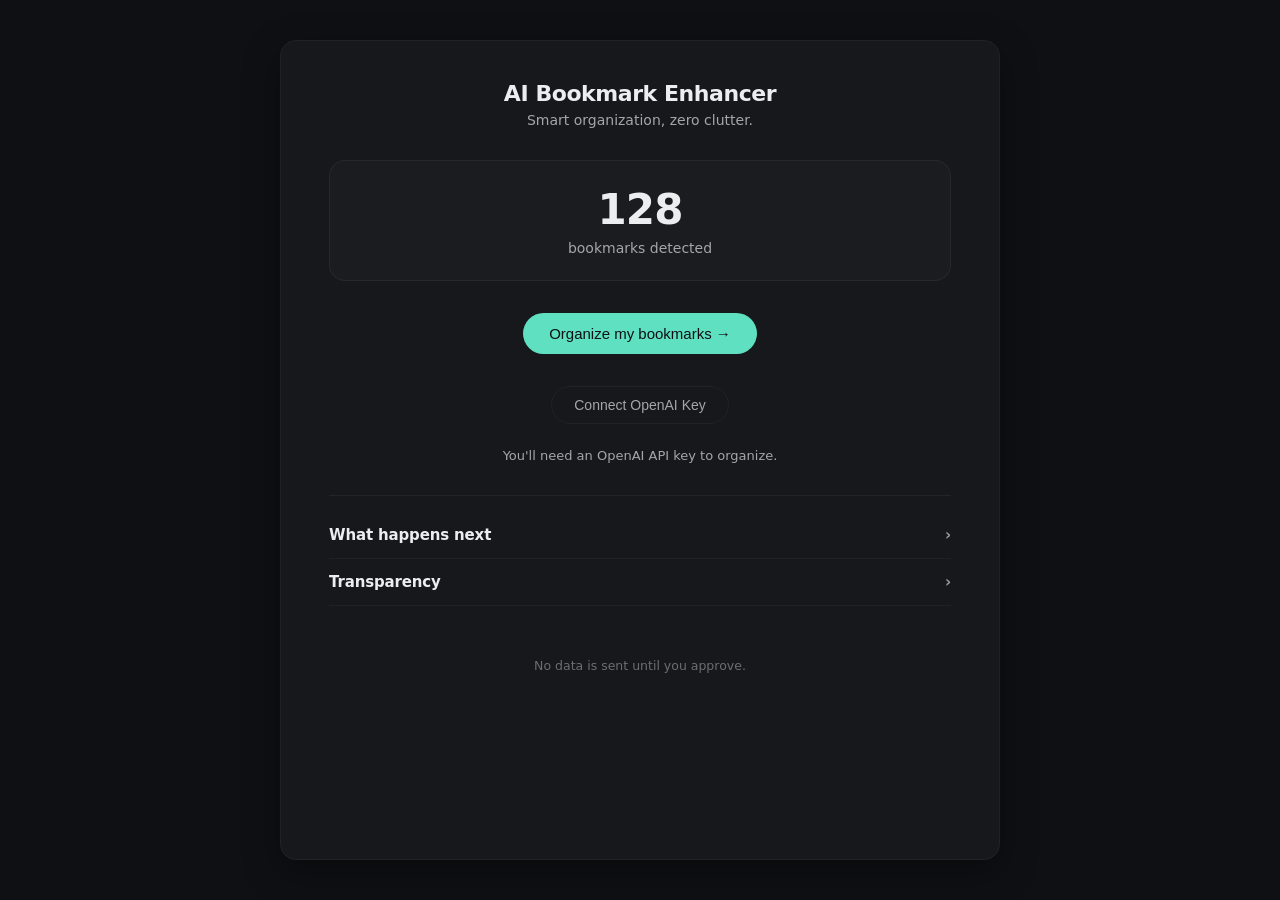
==== ui/page1.html @ 0d505daa "feat: v2 rebuild (Manifest V3 full-screen version)" ====
<!doctype html>
<html lang="en">

<head>
    <meta charset="UTF-8" />
    <meta name="viewport" content="width=device-width, initial-scale=1" />
    <title>AI Bookmark Enhancer — Start</title>
    <style>
        :root {
            --bg: #0E1013;
            --surface: #16181C;
            --border: #1F2226;
            --accent: #5FE0C1;
            --accent-dim: #3BB39A;
            --text-primary: #ECEDEE;
            --text-secondary: #A4A6A8;
            --radius: 16px;
            --font: -apple-system, BlinkMacSystemFont, "SF Pro Text", "Geist", system-ui, sans-serif;
        }

        * {
            box-sizing: border-box;
        }

        body {
            background: var(--bg);
            color: var(--text-primary);
            font-family: var(--font);
            margin: 0;
            display: flex;
            justify-content: center;
            min-height: 100vh;
            padding: 40px 20px;
        }

        .panel {
            background: var(--surface);
            border: 1px solid var(--border);
            border-radius: var(--radius);
            width: 100%;
            max-width: 720px;
            padding: 40px 48px 48px;
            box-shadow: 0 12px 36px rgba(0, 0, 0, 0.35);
            display: flex;
            flex-direction: column;
            gap: 32px;
        }

        .header {
            text-align: center;
        }

        .title {
            font-size: 22px;
            font-weight: 600;
            letter-spacing: -0.02em;
            margin-bottom: 6px;
        }

        .subtitle {
            font-size: 14px;
            color: var(--text-secondary);
        }

        .summary {
            text-align: center;
            background: rgba(255, 255, 255, 0.02);
            border: 1px solid rgba(255, 255, 255, 0.05);
            border-radius: var(--radius);
            padding: 24px 16px;
        }

        .metric {
            font-size: 42px;
            font-weight: 600;
            margin-bottom: 6px;
            letter-spacing: -0.02em;
        }

        .metric-label {
            font-size: 14px;
            color: var(--text-secondary);
        }

        .primary-btn {
            align-self: center;
            background: var(--accent);
            color: #0E1013;
            border: none;
            border-radius: 999px;
            font-size: 15px;
            font-weight: 500;
            padding: 12px 26px;
            cursor: pointer;
            transition: all .15s ease;
        }

        .primary-btn:hover:not(:disabled) {
            background: var(--accent-dim);
            transform: translateY(-1px);
            box-shadow: 0 4px 14px rgba(95, 224, 193, 0.2);
        }

        .primary-btn:disabled {
            opacity: 0.4;
            cursor: not-allowed;
        }

        .secondary-btn {
            align-self: center;
            background: transparent;
            color: var(--text-secondary);
            border: 1px solid var(--border);
            border-radius: 999px;
            font-size: 14px;
            font-weight: 500;
            padding: 10px 22px;
            cursor: pointer;
            transition: all .15s ease;
        }

        .secondary-btn:hover {
            color: var(--text-primary);
            border-color: var(--accent);
            background: rgba(95, 224, 193, 0.05);
        }

        .hint-text {
            text-align: center;
            font-size: 13px;
            color: var(--text-secondary);
            margin: -8px 0 0;
        }

        /* ------------------------------- */
        /* Expandable sections */
        .accordion {
            border-top: 1px solid rgba(255, 255, 255, 0.05);
            padding-top: 16px;
        }

        .accordion-item {
            border-bottom: 1px solid rgba(255, 255, 255, 0.04);
        }

        .accordion-header {
            cursor: pointer;
            display: flex;
            justify-content: space-between;
            align-items: center;
            padding: 14px 0;
            font-weight: 600;
            font-size: 15px;
            letter-spacing: -0.01em;
            transition: color .15s ease;
        }

        .accordion-header:hover {
            color: var(--accent);
        }

        .accordion-icon {
            transition: transform .2s ease;
            opacity: .6;
        }

        .accordion-item.open .accordion-icon {
            transform: rotate(90deg);
            opacity: 1;
        }

        .accordion-content {
            max-height: 0;
            overflow: hidden;
            transition: max-height .35s ease, opacity .25s ease;
            opacity: 0;
            color: var(--text-secondary);
        }

        .accordion-item.open .accordion-content {
            max-height: 300px;
            opacity: 1;
        }

        .accordion-content p {
            font-size: 14px;
            line-height: 1.6;
            margin: 4px 0 10px;
        }

        .footer-tip {
            text-align: center;
            font-size: 12.5px;
            color: var(--text-secondary);
            opacity: 0.6;
            margin-top: 20px;
        }

        .toast {
            position: fixed;
            bottom: 30px;
            left: 50%;
            transform: translateX(-50%) translateY(100px);
            background: var(--accent);
            color: #0E1013;
            padding: 12px 20px;
            border-radius: 999px;
            font-size: 14px;
            font-weight: 500;
            box-shadow: 0 8px 24px rgba(95, 224, 193, 0.4);
            opacity: 0;
            transition: all 0.3s ease;
            z-index: 1000;
        }

        .toast.show {
            opacity: 1;
            transform: translateX(-50%) translateY(0);
        }

        @media (max-width: 640px) {
            .panel {
                padding: 28px 20px 36px;
            }
        }
    </style>
</head>

<body>
    <div class="panel">
        <div class="header">
            <div class="title">AI Bookmark Enhancer</div>
            <div class="subtitle">Smart organization, zero clutter.</div>
        </div>

        <div class="summary">
            <div class="metric">128</div>
            <div class="metric-label">bookmarks detected</div>
        </div>

        <button id="organize-btn" class="primary-btn">Organize my bookmarks →</button>
        <button id="connect-key" class="secondary-btn">Connect OpenAI Key</button>
        <p id="key-hint" class="hint-text">You'll need an OpenAI API key to organize.</p>

        <!-- Accordion -->
        <div class="accordion">
            <div class="accordion-item">
                <div class="accordion-header">
                    <span>What happens next</span>
                    <span class="accordion-icon">›</span>
                </div>
                <div class="accordion-content">
                    <p>Before organizing, we’ll create a complete HTML backup of your bookmarks so you can restore them
                        anytime.</p>
                    <p>Your data never leaves your computer without your explicit consent. The AI model only receives
                        folder titles, URLs, and structure — never notes or passwords.</p>
                    <p>Estimated cost for this session is <b>$0.006 per run</b>.</p>
                </div>
            </div>

            <div class="accordion-item">
                <div class="accordion-header">
                    <span>Transparency</span>
                    <span class="accordion-icon">›</span>
                </div>
                <div class="accordion-content">
                    <p>This project uses OpenAI’s API under your own API key. You can inspect the full JSON payload
                        before sending, ensuring 100% control and privacy.</p>
                    <p>You can stop the process at any moment, and your backup will remain untouched.</p>
                </div>
            </div>
        </div>

        <div class="footer-tip">No data is sent until you approve.</div>
    </div>

    <script type="module" src="./page1.js"></script>
</body>

</html>
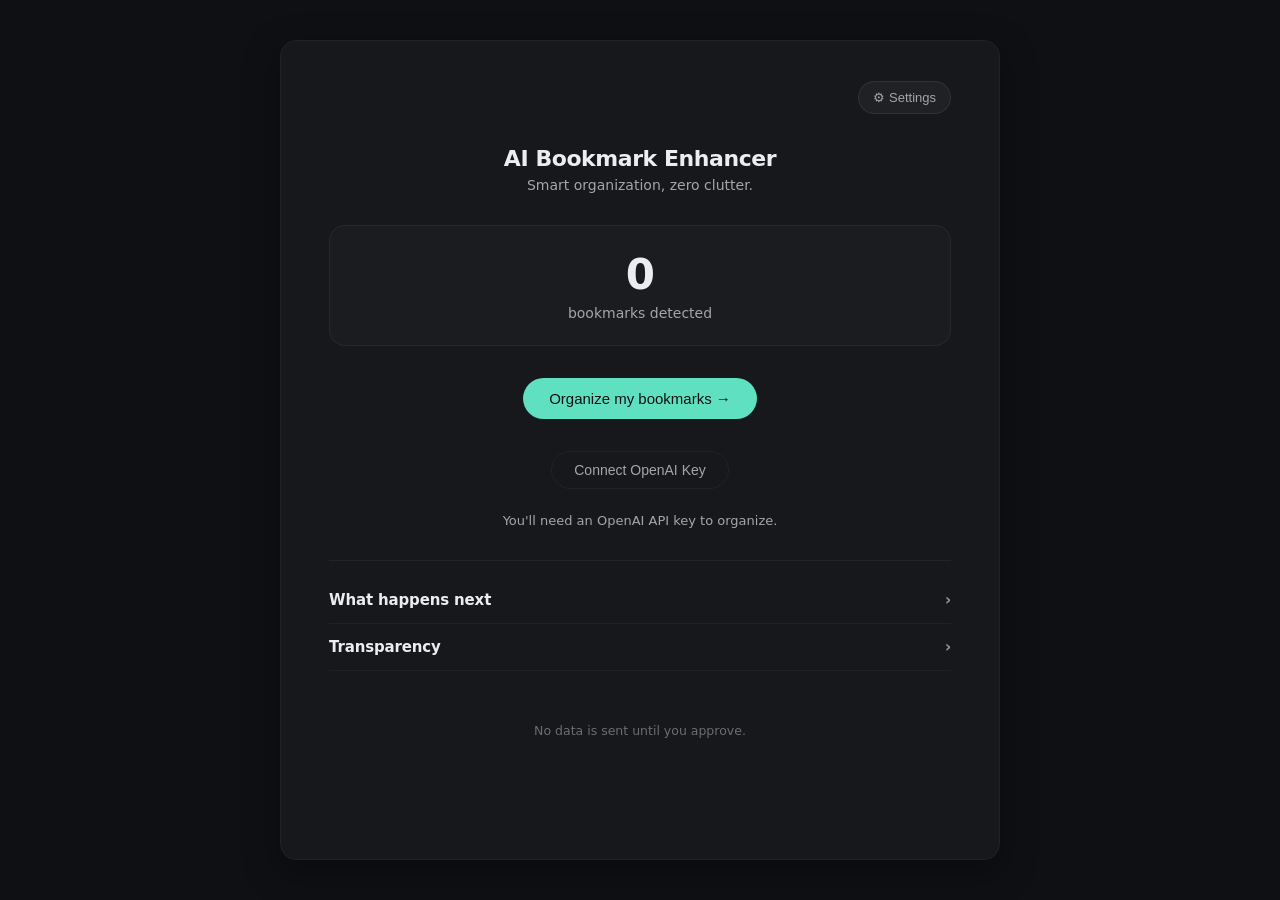
==== commit fdbe74b8: "feat: add AI status tracking and request handling, enhance UI transitions and developer tools" ====
--- a/ui/page1.html
+++ b/ui/page1.html
@@ -31,6 +31,16 @@
             justify-content: center;
             min-height: 100vh;
             padding: 40px 20px;
+            opacity: 0;
+            transition: opacity .25s ease;
+        }
+
+        body.page-ready {
+            opacity: 1;
+        }
+
+        body.page-exit {
+            opacity: 0;
         }
 
         .panel {
@@ -57,6 +67,55 @@
             margin-bottom: 6px;
         }
 
+        .panel-nav {
+            display: flex;
+            justify-content: flex-end;
+        }
+
+        .settings-chip {
+            position: relative;
+            background: rgba(255, 255, 255, 0.04);
+            border: 1px solid rgba(255, 255, 255, 0.08);
+            border-radius: 999px;
+            color: var(--text-secondary);
+            font-size: 13px;
+            display: inline-flex;
+            align-items: center;
+            gap: 6px;
+            padding: 8px 14px;
+            cursor: pointer;
+            transition: all .15s ease;
+        }
+
+        .settings-chip:hover {
+            color: var(--accent);
+            border-color: rgba(95, 224, 193, 0.35);
+            background: rgba(95, 224, 193, 0.08);
+        }
+
+        .settings-chip::after {
+            content: attr(data-tooltip);
+            position: absolute;
+            bottom: -32px;
+            right: 0;
+            background: rgba(22, 24, 28, 0.95);
+            color: var(--text-primary);
+            border-radius: 8px;
+            padding: 6px 10px;
+            font-size: 12px;
+            white-space: nowrap;
+            opacity: 0;
+            transform: translateY(4px);
+            pointer-events: none;
+            transition: opacity .15s ease, transform .15s ease;
+            border: 1px solid rgba(255, 255, 255, 0.08);
+        }
+
+        .settings-chip:hover::after {
+            opacity: 1;
+            transform: translateY(0);
+        }
+
         .subtitle {
             font-size: 14px;
             color: var(--text-secondary);
@@ -228,13 +287,18 @@
 
 <body>
     <div class="panel">
+        <div class="panel-nav">
+            <button id="settings-nav" class="settings-chip" data-tooltip="Manage API key" aria-label="Manage API key">
+                ⚙ Settings
+            </button>
+        </div>
         <div class="header">
             <div class="title">AI Bookmark Enhancer</div>
             <div class="subtitle">Smart organization, zero clutter.</div>
         </div>
 
         <div class="summary">
-            <div class="metric">128</div>
+            <div class="metric">0</div>
             <div class="metric-label">bookmarks detected</div>
         </div>
 
